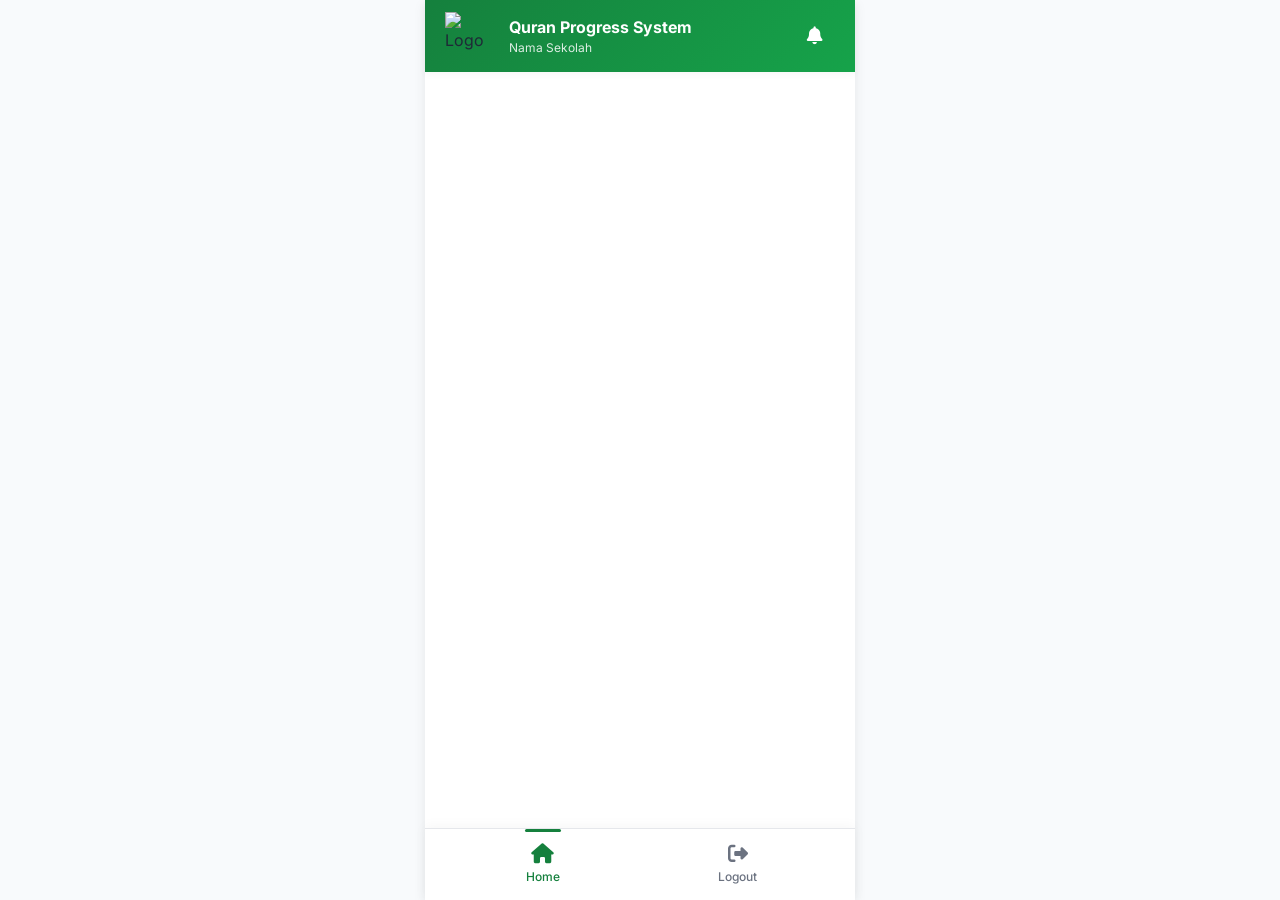
==== index.html @ 7a6f130f "Initial commit" ====
<!doctype html>
<html lang="id">
  <head>
    <meta charset="UTF-8" />

    <meta name="viewport" content="width=device-width, initial-scale=1.0" />

    <title>Quran Progress System</title>

    <!-- ======================================
         Fonts
    ======================================= -->

    <link rel="preconnect" href="https://fonts.googleapis.com" />

    <link rel="preconnect" href="https://fonts.gstatic.com" crossorigin />

    <link
      href="https://fonts.googleapis.com/css2?family=Inter:wght@400;500;600;700&display=swap"
      rel="stylesheet"
    />

    <!-- ======================================
         Font Awesome
    ======================================= -->

    <link
      rel="stylesheet"
      href="https://cdnjs.cloudflare.com/ajax/libs/font-awesome/6.7.2/css/all.min.css"
    />

    <!-- ======================================
         Base CSS
    ======================================= -->

    <link rel="stylesheet" href="base/variables.css" />
    <link rel="stylesheet" href="base/base.css" />
    <link rel="stylesheet" href="base/utilities.css" />
    <link rel="stylesheet" href="base/animation.css" />

    <!-- ======================================
         Components
    ======================================= -->

    <link rel="stylesheet" href="components/button/button.css" />
    <link rel="stylesheet" href="components/card/card.css" />
    <link rel="stylesheet" href="components/badge/badge.css" />
    <link rel="stylesheet" href="components/form/form.css" />
    <link rel="stylesheet" href="components/dropdown/dropdown.css" />
    <link rel="stylesheet" href="components/search/search.css" />
    <link rel="stylesheet" href="components/table/table.css" />
    <link rel="stylesheet" href="components/pagination/pagination.css" />
    <link rel="stylesheet" href="components/empty/empty.css" />
    <link rel="stylesheet" href="components/loading/loading.css" />
    <link rel="stylesheet" href="components/toast/toast.css" />
    <link rel="stylesheet" href="components/modal/modal.css" />
    <link rel="stylesheet" href="components/confirm/confirm.css" />
    <link rel="stylesheet" href="components/launcher/launcher.css" />
    <link rel="stylesheet" href="components/bottom-sheet/bottom-sheet.css" />
    <link rel="stylesheet" href="components/rating/rating.css" />

    <!-- ======================================
         Layout
    ======================================= -->

    <link rel="stylesheet" href="layouts/layout.css" />
    <link rel="stylesheet" href="layouts/header/header.css" />
    <link rel="stylesheet" href="layouts/navbar/navbar.css" />

    <!-- ======================================
         MUDULES
    ======================================= -->

    <link rel="stylesheet" href="modules/home/home.css" />
    <link rel="stylesheet" href="modules/btq/btq.css" />
  </head>

  <body>
    <!-- ======================================
         Application Root
    ======================================= -->

    <div id="app"></div>

    <!-- ======================================
         Engine
    ======================================= -->

    <script src="engine/config.js"></script>
    <script src="engine/storage.js"></script>
    <script src="engine/state.js"></script>
    <script src="engine/api.js"></script>
    <script src="engine/auth.js"></script>
    <script src="engine/router.js"></script>
    <script src="engine/app.js"></script>

    <!-- ======================================
         Components
    ======================================= -->

    <script src="components/button/button.js"></script>
    <script src="components/card/card.js"></script>
    <script src="components/badge/badge.js"></script>
    <script src="components/form/form.js"></script>
    <script src="components/dropdown/dropdown.js"></script>
    <script src="components/search/search.js"></script>
    <script src="components/table/table.js"></script>
    <script src="components/pagination/pagination.js"></script>
    <script src="components/empty/empty.js"></script>
    <script src="components/loading/loading.js"></script>
    <script src="components/toast/toast.js"></script>
    <script src="components/modal/modal.js"></script>
    <script src="components/confirm/confirm.js"></script>
    <script src="components/launcher/launcher.js"></script>
    <script src="components/bottom-sheet/bottom-sheet.js"></script>
    <script src="components/rating/rating.js"></script>

    <!-- ======================================
         Layout
    ======================================= -->

    <script src="layouts/header/header.js"></script>
    <script src="layouts/navbar/navbar.js"></script>
    <script src="layouts/layout.js"></script>

    <!-- ======================================
         MODULE
    ======================================= -->

    <script src="modules/home/home.js"></script>
    <script src="modules/home/home.service.js"></script>
    <script src="modules/home/home.view.js"></script>

    <!-- ======================================
     BTQ
====================================== -->

    <script src="modules/btq/dummy.btq.js"></script>
    <script src="modules/btq/dummy.predikat.js"></script>
    <script src="modules/btq/dummy.rating.js"></script>
    <script src="modules/btq/dummy.target.js"></script>

    <script src="modules/btq/btq.helper.js"></script>
    <script src="modules/btq/btq.view.js"></script>
    <script src="modules/btq/btq.service.js"></script>
    <script src="modules/btq/btq.js"></script>

    <!-- ======================================
     Tahfidz
     ====================================== -->

    <script src="modules/tahfidz/dummy.tahfidz.js"></script>
    <script src="modules/tahfidz/tahfidz.helper.js"></script>
    <script src="modules/tahfidz/tahfidz.view.js"></script>
    <script src="modules/tahfidz/tahfidz.service.js"></script>

    <script src="modules/tahfidz/tahfidz.js"></script>

    <!-- ======================================
         Modules
    ======================================= -->

    <!-- Dashboard -->
    <!-- Login -->
    <!-- BTQ -->
    <!-- Tahfidz -->
    <!-- Rekap -->
    <!-- Hasil -->
    <!-- Target -->
    <!-- Profil -->

    <!-- ======================================
         DUMMY
    ======================================= -->
    <script src="dummy/home.js"></script>

    <!-- ======================================
         Bootstrap
    ======================================= -->

    <script src="engine/bootstrap.js"></script>
  </body>
</html>
---- base/variables.css ----
/**
 * ==========================================
 * QEDEV Framework
 * Design Tokens
 * ==========================================
 */

:root {
  /* ========================================
   * COLORS
   * ====================================== */

  --color-primary: #15803d;
  --color-primary-hover: #166534;

  --color-success: #16a34a;
  --color-warning: #f59e0b;
  --color-danger: #dc2626;
  --color-info: #0ea5e9;

  --color-white: #ffffff;
  --color-black: #000000;

  --color-text: #1f2937;
  --color-text-light: #6b7280;

  --color-border: #e5e7eb;

  --color-background: #f8fafc;
  --color-surface: #ffffff;

  /* Header */
  --header-background: linear-gradient(135deg, #15803d, #16a34a);

  --header-text: #ffffff;

  /* ========================================
   * TYPOGRAPHY
   * ====================================== */

  --font-family: "Inter", "Segoe UI", sans-serif;

  --font-size-xs: 12px;
  --font-size-sm: 14px;
  --font-size-md: 16px;
  --font-size-lg: 18px;
  --font-size-xl: 20px;
  --font-size-2xl: 24px;
  --font-size-3xl: 32px;

  --font-weight-normal: 400;
  --font-weight-medium: 500;
  --font-weight-semibold: 600;
  --font-weight-bold: 700;

  --line-height: 1.5;

  /* ========================================
   * SPACING
   * ====================================== */

  --space-xs: 4px;
  --space-sm: 8px;
  --space-md: 16px;
  --space-lg: 24px;
  --space-xl: 32px;
  --space-2xl: 40px;

  /* ========================================
   * BORDER RADIUS
   * ====================================== */

  --radius-sm: 4px;
  --radius-md: 8px;
  --radius-lg: 12px;
  --radius-xl: 16px;
  --radius-2xl: 20px;
  --radius-full: 9999px;

  /* ========================================
   * SHADOW
   * ====================================== */

  --shadow-sm: 0 1px 2px rgba(0, 0, 0, 0.05);

  --shadow-md: 0 4px 12px rgba(0, 0, 0, 0.08);

  --shadow-lg: 0 8px 24px rgba(0, 0, 0, 0.12);

  /* ========================================
   * TRANSITION
   * ====================================== */

  --transition-fast: 0.2s ease;

  --transition-normal: 0.3s ease;

  /* ========================================
   * LAYOUT
   * ====================================== */

  --header-height: 72px;

  --navbar-height: 72px;

  --app-max-width: 430px;

  --container-padding: 20px;

  --content-spacing: 24px;

  /* ========================================
   * Z INDEX
   * ====================================== */

  --z-dropdown: 1000;
  --z-sticky: 1010;
  --z-modal: 1020;
  --z-toast: 1030;
  --z-loading: 1040;
}
---- base/base.css ----
/**
 * ==========================================
 * QEDEV Framework
 * Base Styles
 * ==========================================
 */

/* ==========================================
 * RESET
 * ========================================== */

*,
*::before,
*::after {
  margin: 0;

  padding: 0;

  box-sizing: border-box;
}

/* ==========================================
 * HTML
 * ========================================== */

html {
  font-size: 16px;

  scroll-behavior: smooth;

  -webkit-tap-highlight-color: transparent;
}

/* ==========================================
 * BODY
 * ========================================== */

body {
  font-family: var(--font-family);

  font-size: var(--font-size-md);

  font-weight: var(--font-weight-normal);

  line-height: var(--line-height);

  color: var(--color-text);

  background: var(--color-background);

  -webkit-font-smoothing: antialiased;

  -moz-osx-font-smoothing: grayscale;

  text-rendering: optimizeLegibility;
}

/* ==========================================
 * APPLICATION
 * ========================================== */

#app {
  width: 100%;

  max-width: var(--app-max-width);

  min-height: 100vh;

  margin: 0 auto;

  background: var(--color-surface);

  position: relative;

  overflow: hidden;

  box-shadow: var(--shadow-md);
}

/* ==========================================
 * TYPOGRAPHY
 * ========================================== */

h1,
h2,
h3,
h4,
h5,
h6 {
  font-weight: var(--font-weight-bold);

  color: var(--color-text);

  line-height: 1.3;
}

p {
  color: var(--color-text);

  line-height: 1.6;
}

/* ==========================================
 * LINKS
 * ========================================== */

a {
  color: inherit;

  text-decoration: none;
}

/* ==========================================
 * LIST
 * ========================================== */

ul,
ol {
  list-style: none;
}

/* ==========================================
 * IMAGE
 * ========================================== */

img {
  display: block;

  max-width: 100%;

  height: auto;
}

/* ==========================================
 * FORM
 * ========================================== */

input,
textarea,
select,
button {
  font: inherit;
}

/* ==========================================
 * BUTTON
 * ========================================== */

button {
  border: none;

  background: transparent;

  cursor: pointer;
}

/* ==========================================
 * TABLE
 * ========================================== */

table {
  width: 100%;

  border-collapse: collapse;

  border-spacing: 0;
}
---- base/utilities.css ----
/**
 * ==========================================
 * QEDEV Framework
 * Utilities
 * ==========================================
 */

/* ==========================================
 * DISPLAY
 * ========================================== */

.hidden {
  display: none !important;
}

.block {
  display: block;
}

.flex {
  display: flex;
}

.grid {
  display: grid;
}

/* ==========================================
 * FLEX
 * ========================================== */

.items-center {
  align-items: center;
}

.justify-between {
  justify-content: space-between;
}

.justify-center {
  justify-content: center;
}

.flex-column {
  flex-direction: column;
}

/* ==========================================
 * TEXT
 * ========================================== */

.text-center {
  text-align: center;
}

.text-right {
  text-align: right;
}

.text-bold {
  font-weight: var(--font-weight-bold);
}

/* ==========================================
 * WIDTH
 * ========================================== */

.w-full {
  width: 100%;
}

/* ==========================================
 * SPACING
 * ========================================== */

.mt-sm {
  margin-top: var(--space-sm);
}

.mt-md {
  margin-top: var(--space-md);
}

.mb-sm {
  margin-bottom: var(--space-sm);
}

.mb-md {
  margin-bottom: var(--space-md);
}

.p-sm {
  padding: var(--space-sm);
}

.p-md {
  padding: var(--space-md);
}

/* ==========================================
 * BORDER
 * ========================================== */

.rounded {
  border-radius: var(--radius-md);
}

/* ==========================================
 * SHADOW
 * ========================================== */

.shadow {
  box-shadow: var(--shadow-md);
}
---- base/animation.css ----
/**
 * ==========================================
 * QEDEV Framework
 * Animation
 * ==========================================
 */

/* ==========================================
 * FADE
 * ========================================== */

@keyframes fadeIn {
  from {
    opacity: 0;
  }

  to {
    opacity: 1;
  }
}

@keyframes fadeOut {
  from {
    opacity: 1;
  }

  to {
    opacity: 0;
  }
}

/* ==========================================
 * SCALE
 * ========================================== */

@keyframes scaleIn {
  from {
    opacity: 0;
    transform: scale(0.95);
  }

  to {
    opacity: 1;
    transform: scale(1);
  }
}

@keyframes scaleOut {
  from {
    opacity: 1;
    transform: scale(1);
  }

  to {
    opacity: 0;
    transform: scale(0.95);
  }
}

/* ==========================================
 * SLIDE
 * ========================================== */

@keyframes slideUp {
  from {
    opacity: 0;
    transform: translateY(20px);
  }

  to {
    opacity: 1;
    transform: translateY(0);
  }
}
---- components/button/button.css ----
/**
 * ==========================================
 * QEDEV Framework
 * Button Component
 * ==========================================
 */

.qedev-button {
  display: inline-flex;
  align-items: center;
  justify-content: center;
  gap: var(--space-sm);

  padding: 10px 16px;

  border: none;

  border-radius: var(--radius-md);

  cursor: pointer;

  transition: var(--transition-fast);

  font-size: var(--font-size-md);

  font-weight: var(--font-weight-medium);
}

.qedev-button:hover {
  opacity: 0.9;
}

.qedev-button-primary {
  background: var(--color-primary);

  color: var(--color-white);
}

.qedev-button-success {
  background: var(--color-success);

  color: var(--color-white);
}

.qedev-button-warning {
  background: var(--color-warning);

  color: var(--color-white);
}

.qedev-button-danger {
  background: var(--color-danger);

  color: var(--color-white);
}

.qedev-button-info {
  background: var(--color-info);

  color: var(--color-white);
}

.qedev-button-outline {
  background: transparent;

  border: 1px solid var(--color-border);

  color: var(--color-text);
}

.qedev-button:disabled {
  opacity: 0.6;

  cursor: not-allowed;
}
---- components/card/card.css ----
/**
 * ==========================================
 * QEDEV Framework
 * Card Component
 * ==========================================
 */

.qedev-card {
  background: var(--color-surface);

  border: 1px solid var(--color-border);

  border-radius: var(--radius-lg);

  box-shadow: var(--shadow-sm);

  overflow: hidden;
}

.qedev-card-header {
  padding: var(--space-md);

  border-bottom: 1px solid var(--color-border);
}

.qedev-card-title {
  font-size: var(--font-size-lg);

  font-weight: var(--font-weight-semibold);

  color: var(--color-text);
}

.qedev-card-subtitle {
  margin-top: var(--space-xs);

  color: var(--color-text-light);

  font-size: var(--font-size-sm);
}

.qedev-card-body {
  padding: var(--space-md);
}

.qedev-card-footer {
  display: flex;

  justify-content: flex-end;

  gap: var(--space-sm);

  padding: var(--space-md);

  border-top: 1px solid var(--color-border);
}
---- components/badge/badge.css ----
/**
 * ==========================================
 * QEDEV Framework
 * Badge Component
 * ==========================================
 */

.qedev-badge {
  display: inline-flex;
  align-items: center;
  justify-content: center;

  padding: 4px 10px;

  border-radius: var(--radius-full);

  font-size: var(--font-size-sm);
  font-weight: var(--font-weight-medium);
}

.qedev-badge-default {
  background: var(--color-border);
  color: var(--color-text);
}

.qedev-badge-primary {
  background: var(--color-primary);
  color: var(--color-white);
}

.qedev-badge-success {
  background: var(--color-success);
  color: var(--color-white);
}

.qedev-badge-warning {
  background: var(--color-warning);
  color: var(--color-white);
}

.qedev-badge-danger {
  background: var(--color-danger);
  color: var(--color-white);
}

.qedev-badge-info {
  background: var(--color-info);
  color: var(--color-white);
}
---- components/form/form.css ----
/**
 * ==========================================
 * QEDEV Framework
 * Form Component
 * ==========================================
 */

.qedev-form-group {
  display: flex;
  flex-direction: column;
  gap: var(--space-xs);
  margin-bottom: var(--space-md);
}

.qedev-label {
  font-size: var(--font-size-sm);
  font-weight: var(--font-weight-medium);
  color: var(--color-text);
}

.qedev-input,
.qedev-textarea,
.qedev-select {
  width: 100%;

  padding: 10px 12px;

  border: 1px solid var(--color-border);

  border-radius: var(--radius-md);

  background: var(--color-surface);

  color: var(--color-text);

  font-size: var(--font-size-md);

  transition: var(--transition-fast);
}

.qedev-input:focus,
.qedev-textarea:focus,
.qedev-select:focus {
  outline: none;

  border-color: var(--color-primary);
}

.qedev-checkbox,
.qedev-radio {
  display: flex;

  align-items: center;

  gap: var(--space-sm);
}
---- components/dropdown/dropdown.css ----
/**
 * ==========================================
 * QEDEV Framework
 * Dropdown Component
 * ==========================================
 */

.qedev-dropdown {
  position: absolute;

  min-width: 180px;

  background: var(--color-surface);

  border: 1px solid var(--color-border);

  border-radius: var(--radius-md);

  box-shadow: var(--shadow-lg);

  overflow: hidden;

  z-index: var(--z-dropdown);
}

.qedev-dropdown-item {
  display: flex;

  align-items: center;

  gap: var(--space-sm);

  padding: 12px 16px;

  cursor: pointer;

  transition: var(--transition-fast);
}

.qedev-dropdown-item:hover {
  background: var(--color-background);
}
---- components/search/search.css ----
/**
 * ==========================================
 * QEDEV Framework
 * Search Component
 * ==========================================
 */

.qedev-search {
  display: flex;

  align-items: center;

  gap: var(--space-sm);

  padding: 10px 14px;

  border: 1px solid var(--color-border);

  border-radius: var(--radius-md);

  background: var(--color-surface);
}

.qedev-search-icon {
  color: var(--color-text-light);

  font-size: var(--font-size-md);
}

.qedev-search-input {
  flex: 1;

  border: none;

  background: transparent;

  color: var(--color-text);

  font-size: var(--font-size-md);
}

.qedev-search-input:focus {
  outline: none;
}
---- components/table/table.css ----
/**
 * ==========================================
 * QEDEV Framework
 * Table Component
 * ==========================================
 */

.qedev-table-wrapper {
  width: 100%;

  overflow-x: auto;

  -webkit-overflow-scrolling: touch;
}

.qedev-table {
  width: 100%;

  min-width: 900px;

  border-collapse: collapse;

  background: var(--color-surface);
}

.qedev-table th {
  padding: 12px 16px;

  background: var(--color-background);

  border-bottom: 1px solid var(--color-border);

  font-weight: var(--font-weight-semibold);

  white-space: nowrap;
}

.qedev-table td {
  padding: 12px 16px;

  border-bottom: 1px solid var(--color-border);

  vertical-align: middle;
}

.qedev-table tbody tr:hover {
  background: var(--color-background);
}

.text-left {
  text-align: left;
}

.text-center {
  text-align: center;
}

.text-right {
  text-align: right;
}
---- components/pagination/pagination.css ----
/**
 * ==========================================
 * QEDEV Framework
 * Pagination Component
 * ==========================================
 */

/* ==========================================
 * Pagination
 * ========================================== */

.qedev-pagination {
  display: flex;
  flex-direction: column;
  gap: var(--space-md);

  margin-top: var(--space-lg);
}

/* ==========================================
 * Info
 * ========================================== */

.qedev-pagination-info {
  font-size: var(--font-size-sm);

  color: var(--color-text-light);
}

/* ==========================================
 * Navigation
 * ========================================== */

.qedev-pagination-nav {
  display: flex;
  align-items: center;
  justify-content: center;
  gap: var(--space-xs);

  overflow-x: auto;

  -webkit-overflow-scrolling: touch;
}

/* ==========================================
 * Button
 * ========================================== */

.qedev-pagination-button {
  display: flex;
  align-items: center;
  justify-content: center;

  min-width: 40px;
  height: 40px;

  padding: 0 12px;

  border: 1px solid var(--color-border);

  border-radius: var(--radius-md);

  background: var(--color-surface);

  color: var(--color-text);

  cursor: pointer;

  transition: var(--transition-fast);

  white-space: nowrap;
}

.qedev-pagination-button:hover:not(:disabled) {
  background: var(--color-background);
}

.qedev-pagination-button.active {
  background: var(--color-primary);

  color: var(--color-white);

  border-color: var(--color-primary);
}

.qedev-pagination-button:disabled {
  opacity: 0.5;

  cursor: not-allowed;
}

/* ==========================================
 * Ellipsis
 * ========================================== */

.qedev-pagination-dots {
  padding: 0 var(--space-xs);

  color: var(--color-text-light);

  user-select: none;
}

/* ==========================================
 * Responsive
 * ========================================== */

@media (max-width: 768px) {
  .qedev-pagination {
    align-items: center;
  }

  .qedev-pagination-info {
    text-align: center;
  }

  .qedev-pagination-nav {
    width: 100%;

    justify-content: flex-start;
  }
}
---- components/empty/empty.css ----
/**
 * ==========================================
 * QEDEV Framework
 * Empty Component
 * ==========================================
 */

.qedev-empty {
  display: flex;

  flex-direction: column;

  align-items: center;

  justify-content: center;

  padding: var(--space-2xl);

  text-align: center;
}

.qedev-empty-icon {
  font-size: 64px;

  margin-bottom: var(--space-md);
}

.qedev-empty-title {
  font-size: var(--font-size-xl);

  font-weight: var(--font-weight-semibold);

  color: var(--color-text);
}

.qedev-empty-message {
  margin-top: var(--space-sm);

  color: var(--color-text-light);
}
---- components/loading/loading.css ----
/**
 * ==========================================
 * QEDEV Framework
 * Loading Component
 * ==========================================
 */

/* ==========================================
 * Overlay
 * ========================================== */

.qedev-loading-overlay {
  position: fixed;
  inset: 0;

  display: flex;
  justify-content: center;
  align-items: center;

  background: rgba(0, 0, 0, 0.45);

  z-index: var(--z-loading);

  animation: fadeIn var(--transition-fast);
}

/* ==========================================
 * Container
 * ========================================== */

.qedev-loading {
  display: flex;
  flex-direction: column;
  align-items: center;
  gap: var(--space-md);

  padding: var(--space-xl);

  min-width: 200px;

  background: var(--color-surface);

  border-radius: var(--radius-lg);

  box-shadow: var(--shadow-lg);

  animation: scaleIn var(--transition-normal);
}

/* ==========================================
 * Spinner
 * ========================================== */

.qedev-loading-spinner {
  width: 48px;
  height: 48px;

  border: 4px solid var(--color-border);
  border-top-color: var(--color-primary);

  border-radius: var(--radius-full);

  animation: qedev-spin 0.8s linear infinite;
}

/* ==========================================
 * Message
 * ========================================== */

.qedev-loading-message {
  font-size: var(--font-size-md);
  font-weight: var(--font-weight-medium);

  color: var(--color-text);

  text-align: center;
}

/* ==========================================
 * Spinner Animation
 * ========================================== */

@keyframes qedev-spin {
  from {
    transform: rotate(0deg);
  }

  to {
    transform: rotate(360deg);
  }
}

/* ==========================================
 * Responsive
 * ========================================== */

@media (max-width: 768px) {
  .qedev-loading {
    width: 90%;
    max-width: 320px;

    padding: var(--space-lg);
  }

  .qedev-loading-spinner {
    width: 40px;
    height: 40px;
  }
}
---- components/toast/toast.css ----
/**
 * ==========================================
 * QEDEV Framework
 * Toast Component
 * ==========================================
 */

.qedev-toast {
  position: fixed;
  top: 24px;
  right: 24px;

  display: flex;
  align-items: center;
  gap: var(--space-md);

  min-width: 300px;
  max-width: 420px;

  padding: var(--space-md);

  background: var(--color-surface);

  border-radius: var(--radius-lg);

  box-shadow: var(--shadow-lg);

  z-index: var(--z-toast);

  animation: slideUp var(--transition-fast);
}

.qedev-toast-content {
  flex: 1;
}

.qedev-toast-title {
  font-weight: var(--font-weight-semibold);
}

.qedev-toast-message {
  margin-top: 4px;
  color: var(--color-text-light);
}

.qedev-toast-success {
  border-left: 4px solid var(--color-success);
}

.qedev-toast-error {
  border-left: 4px solid var(--color-danger);
}

.qedev-toast-warning {
  border-left: 4px solid var(--color-warning);
}

.qedev-toast-info {
  border-left: 4px solid var(--color-info);
}

@media (max-width: 768px) {
  .qedev-toast {
    left: 16px;
    right: 16px;

    min-width: auto;

    max-width: none;
  }
}
---- components/modal/modal.css ----
/**
 * ==========================================
 * QEDEV Framework
 * Modal Component
 * ==========================================
 */

/* ==========================================
 * Overlay
 * ========================================== */

.qedev-modal-overlay {
  position: fixed;
  inset: 0;

  display: flex;
  justify-content: center;
  align-items: center;

  padding: var(--space-lg);

  background: rgba(0, 0, 0, 0.45);

  z-index: var(--z-modal);

  animation: fadeIn var(--transition-fast);
}

/* ==========================================
 * Container
 * ========================================== */

.qedev-modal {
  width: 100%;
  max-height: 90vh;

  overflow: hidden;

  display: flex;
  flex-direction: column;

  background: var(--color-surface);

  border-radius: var(--radius-lg);

  box-shadow: var(--shadow-lg);

  animation: scaleIn var(--transition-normal);
}

/* ==========================================
 * Sizes
 * ========================================== */

.qedev-modal-sm {
  max-width: 400px;
}

.qedev-modal-md {
  max-width: 600px;
}

.qedev-modal-lg {
  max-width: 800px;
}

.qedev-modal-xl {
  max-width: 1000px;
}

.qedev-modal-full {
  width: 100%;
  height: 100%;
  max-width: none;
  max-height: none;
  border-radius: 0;
}

/* ==========================================
 * Header
 * ========================================== */

.qedev-modal-header {
  display: flex;
  justify-content: space-between;
  align-items: center;

  padding: var(--space-md);

  border-bottom: 1px solid var(--color-border);
}

/* ==========================================
 * Title
 * ========================================== */

.qedev-modal-title {
  font-size: var(--font-size-lg);
  font-weight: var(--font-weight-semibold);

  color: var(--color-text);
}

/* ==========================================
 * Close Button
 * ========================================== */

.qedev-modal-close {
  display: flex;
  justify-content: center;
  align-items: center;

  width: 36px;
  height: 36px;

  border-radius: var(--radius-full);

  color: var(--color-text-light);

  transition: var(--transition-fast);
}

.qedev-modal-close:hover {
  background: var(--color-background);
  color: var(--color-text);
}

/* ==========================================
 * Body
 * ========================================== */

.qedev-modal-body {
  flex: 1;

  padding: var(--space-md);

  overflow-y: auto;
}

/* ==========================================
 * Footer
 * ========================================== */

.qedev-modal-footer {
  display: flex;
  justify-content: flex-end;
  gap: var(--space-sm);

  padding: var(--space-md);

  border-top: 1px solid var(--color-border);
}

/* ==========================================
 * Responsive
 * ========================================== */

@media (max-width: 768px) {
  .qedev-modal-overlay {
    padding: var(--space-md);
  }

  .qedev-modal {
    max-height: 95vh;
  }
}
---- components/confirm/confirm.css ----
/**
 * ==========================================
 * QEDEV Framework
 * Confirm Component
 * ==========================================
 */

.qedev-confirm-overlay {
  position: fixed;
  inset: 0;

  display: flex;
  justify-content: center;
  align-items: center;

  background: rgba(0, 0, 0, 0.45);

  z-index: var(--z-modal);

  animation: fadeIn var(--transition-fast);
}

.qedev-confirm {
  width: 100%;
  max-width: 420px;

  background: var(--color-surface);

  border-radius: var(--radius-lg);

  box-shadow: var(--shadow-lg);

  animation: scaleIn var(--transition-normal);
}

.qedev-confirm-header,
.qedev-confirm-body,
.qedev-confirm-footer {
  padding: var(--space-md);
}

.qedev-confirm-header {
  border-bottom: 1px solid var(--color-border);
}

.qedev-confirm-footer {
  display: flex;
  justify-content: flex-end;
  gap: var(--space-sm);

  border-top: 1px solid var(--color-border);
}

@media (max-width: 768px) {
  .qedev-confirm {
    margin: var(--space-md);
  }
}
---- components/launcher/launcher.css ----
/**
 * ==========================================
 * QEDEV Framework
 * Launcher Component
 * ==========================================
 */

/* ==========================================
 * Grid
 * ========================================== */

.qedev-launcher-grid {
  display: flex;

  flex-direction: column;

  gap: var(--space-md);
}
/* ==========================================
 * Item
 * ========================================== */

.qedev-launcher-item {
  display: flex;

  align-items: center;

  gap: 12px;

  width: 100%;

  padding: 14px;

  background: var(--color-white);

  border: 1px solid var(--color-border);

  border-radius: var(--radius-lg);

  transition: var(--transition-fast);

  cursor: pointer;
}

.qedev-launcher-item:hover {
  transform: translateY(-2px);

  box-shadow: var(--shadow-sm);
}

/* ==========================================
 * Icon
 * ========================================== */

.qedev-launcher-icon {
  width: 52px;

  height: 52px;

  flex: 0 0 52px;

  display: flex;

  align-items: center;

  justify-content: center;

  border-radius: var(--radius-lg);

  position: relative;

  overflow: hidden;

  box-shadow:
    0 4px 12px rgba(0, 0, 0, 0.08),
    inset 0 1px 0 rgba(255, 255, 255, 0.35);

  transition: var(--transition-fast);
}

.qedev-launcher-item:hover .qedev-launcher-icon {
  transform: scale(1.05);
}

.qedev-launcher-icon::before {
  content: "";

  position: absolute;

  inset: 0;

  background: linear-gradient(
    180deg,
    rgba(255, 255, 255, 0.28),
    transparent 45%
  );

  pointer-events: none;
}

.qedev-launcher-icon img {
  width: 34px;

  height: 34px;

  object-fit: contain;
}

/* ==========================================
 * Information
 * ========================================== */

.qedev-launcher-info {
  flex: 1;

  min-width: 0;

  display: flex;

  flex-direction: column;

  justify-content: center;

  align-items: flex-start; /* ✅ rata kiri */

  gap: 2px;
}

.qedev-launcher-title {
  font-size: var(--font-size-sm);

  font-weight: var(--font-weight-bold);

  color: var(--color-text);

  line-height: 1.35;
}

.qedev-launcher-subtitle,
.qedev-launcher-description {
  font-size: var(--font-size-xs);

  color: var(--color-text-light);

  line-height: 1.35;
}

/* ==========================================
 * Arrow
 * ========================================== */

.qedev-launcher-arrow {
  flex: 0 0 auto;

  margin-left: auto;

  color: var(--color-text-light);

  font-size: 14px;
}

/* ==========================================
 * Colors
 * ========================================== */

.qedev-launcher-icon--success {
  background: linear-gradient(135deg, #74d66a 0%, #4fb848 55%, #2f9e44 100%);
}

.qedev-launcher-icon--primary {
  background: linear-gradient(135deg, #6eb4ff 0%, #3b82f6 60%, #2563eb 100%);
}

.qedev-launcher-icon--warning {
  background: linear-gradient(135deg, #ffbe5c 0%, #f59e0b 60%, #d97706 100%);
}

.qedev-launcher-icon--secondary {
  background: linear-gradient(135deg, #bb86fc 0%, #8b5cf6 60%, #6d28d9 100%);
}

.qedev-launcher-icon--info {
  background: linear-gradient(135deg, #3dd6b5 0%, #14b8a6 60%, #0f766e 100%);
}

.qedev-launcher-icon--accent {
  background: linear-gradient(135deg, #ffd86b 0%, #fbbf24 60%, #d97706 100%);
}

/* ==========================================
 * Responsive
 * ========================================== */
---- components/bottom-sheet/bottom-sheet.css ----
/* ==========================================================
   QEDEV Bottom Sheet
========================================================== */

.qedev-bottom-sheet-overlay {
  position: fixed;

  inset: 0;

  background: rgba(17, 24, 39, 0.45);

  display: flex;

  align-items: flex-end;

  justify-content: center;

  opacity: 0;

  visibility: hidden;

  transition: all 0.25s ease;

  z-index: 9999;
}

/* ==========================================================
   ACTIVE
========================================================== */

.qedev-bottom-sheet-overlay.show {
  opacity: 1;

  visibility: visible;
}

/* ==========================================================
   SHEET
========================================================== */

.qedev-bottom-sheet {
  width: 100%;

  max-width: 480px;

  max-height: 90vh;

  background: #ffffff;

  border-radius: 24px 24px 0 0;

  overflow: hidden;

  transform: translateY(100%);

  transition: transform 0.3s ease;

  display: flex;

  flex-direction: column;

  box-shadow: 0 -12px 32px rgba(0, 0, 0, 0.15);
}

.qedev-bottom-sheet-overlay.show .qedev-bottom-sheet {
  transform: translateY(0);
}

/* ==========================================================
   HANDLE
========================================================== */

.qedev-bottom-sheet-handle {
  width: 48px;

  height: 5px;

  border-radius: 999px;

  background: #d1d5db;

  margin: 12px auto 4px;
}

/* ==========================================================
   HEADER
========================================================== */

.qedev-bottom-sheet-header {
  display: flex;

  align-items: center;

  justify-content: space-between;

  padding: 16px 20px;

  border-bottom: 1px solid #f3f4f6;
}

.qedev-bottom-sheet-title {
  font-size: 18px;

  font-weight: 700;

  color: #111827;
}

.qedev-bottom-sheet-close {
  width: 36px;

  height: 36px;

  border: none;

  border-radius: 10px;

  background: #f3f4f6;

  color: #6b7280;

  cursor: pointer;

  display: flex;

  align-items: center;

  justify-content: center;

  transition: 0.2s;
}

.qedev-bottom-sheet-close:hover {
  background: #e5e7eb;
}

/* ==========================================================
   BODY
========================================================== */

.qedev-bottom-sheet-body {
  flex: 1;

  overflow-y: auto;

  padding: 20px;
}

/* ==========================================================
   FOOTER
========================================================== */

/* ==========================================================
   FOOTER
========================================================== */

.qedev-bottom-sheet-footer {
  display: flex;

  gap: 12px;

  padding: 16px 20px;

  padding-bottom: calc(12px + env(safe-area-inset-bottom));

  border-top: 1px solid #f3f4f6;

  background: #fff;

  flex-shrink: 0;
}

.qedev-bottom-sheet-footer .qedev-button {
  flex: 1;
}

/* ==========================================================
   SCROLLBAR
========================================================== */

.qedev-bottom-sheet-body::-webkit-scrollbar {
  width: 6px;
}

.qedev-bottom-sheet-body::-webkit-scrollbar-thumb {
  background: #d1d5db;

  border-radius: 999px;
}

.qedev-bottom-sheet-body::-webkit-scrollbar-track {
  background: transparent;
}

/* ==========================================================
   Assessment
========================================================== */

.btq-assessment {
  display: flex;
  flex-direction: column;
  gap: 24px;
}

.btq-assessment-name {
  font-size: 20px;
  font-weight: 700;
  color: #111827;
}

.btq-assessment-nis {
  margin-top: 4px;
  color: #6b7280;
}

.btq-assessment-section {
  display: flex;
  flex-direction: column;
  gap: 12px;
}

.btq-label {
  font-size: 14px;
  font-weight: 600;
  color: #374151;
}

.btq-target {
  padding: 14px;
  background: #f9fafb;
  border-radius: 12px;
  color: #16a34a;
  font-weight: 600;
}

.btq-radio-group {
  display: flex;
  flex-direction: column;
  gap: 12px;
}

.btq-radio-group label {
  display: flex;
  gap: 10px;
  align-items: center;
  font-size: 14px;
}

.btq-note {
  width: 100%;
  padding: 12px;
  border: 1px solid #e5e7eb;
  border-radius: 12px;
  resize: none;
  font-family: inherit;
}
---- components/rating/rating.css ----
/* ==========================================================
   QEDEV Rating
========================================================== */

.qedev-rating {
  display: flex;

  flex-direction: column;

  gap: 10px;
}

/* ==========================================================
   LABEL
========================================================== */

.qedev-rating-label {
  font-size: 15px;

  font-weight: 600;

  color: #1f2937;
}

/* ==========================================================
   STARS
========================================================== */

.qedev-rating-stars {
  display: flex;

  align-items: center;

  gap: 6px;
}

.qedev-star {
  width: 36px;

  height: 36px;

  border: none;

  background: transparent;

  padding: 0;

  cursor: pointer;

  font-size: 28px;

  color: #d1d5db;

  transition: all 0.2s ease;
}

.qedev-star:hover {
  transform: scale(1.15);
}

.qedev-star.active {
  color: #f59e0b;
}

/* ==========================================================
   SCORE
========================================================== */

.qedev-rating-score {
  display: flex;

  align-items: center;

  gap: 8px;

  font-size: 14px;

  color: #6b7280;
}

.qedev-rating-score strong {
  font-size: 18px;

  font-weight: 700;

  color: var(--primary-color);
}

/* ==========================================================
   DIVIDER
========================================================== */

.qedev-rating-divider {
  height: 1px;

  background: #e5e7eb;

  margin: 4px 0;
}

/* ==========================================================
   RESULT CARD
========================================================== */

.qedev-result-card {
  margin-top: 28px;

  padding: 24px;

  background: #ffffff;

  border: 1px solid #e5e7eb;

  border-radius: 24px;

  box-shadow: 0 10px 30px rgba(0, 0, 0, 0.06);
}

/* ==========================================================
   TITLE
========================================================== */

.qedev-result-title {
  text-align: center;

  font-size: 12px;

  font-weight: 700;

  letter-spacing: 0.12em;

  text-transform: uppercase;

  color: #6b7280;
}

/* ==========================================================
   SCORE
========================================================== */

.qedev-result-score {
  margin-top: 14px;

  text-align: center;

  font-size: 58px;

  font-weight: 700;

  line-height: 1;

  color: #111827;
}

/* ==========================================================
   BADGE
========================================================== */
.qedev-result-badge {
  display: flex;

  align-items: center;

  justify-content: center;

  width: fit-content;

  margin: 18px auto 0;

  padding: 10px 24px;

  border-radius: 999px;

  font-size: 16px;

  font-weight: 700;

  background: #dcfce7;

  color: #15803d;
}

.qedev-result-badge-wrapper {
  display: flex;

  justify-content: center;

  margin-top: 18px;
}

/* ==========================================================
   DESCRIPTION
========================================================== */

.qedev-result-description {
  margin-top: 14px;

  text-align: center;

  font-size: 17px;

  font-weight: 600;

  color: #4b5563;
}

/* ==========================================================
   DIVIDER
========================================================== */

.qedev-result-divider {
  margin-top: 24px;

  border-top: 1px solid #eef2f7;
}

/* ==========================================================
   BADGE VARIANT
========================================================== */

.qedev-result-success {
  background: #dcfce7;

  color: #15803d;
}

.qedev-result-primary {
  background: #dbeafe;

  color: #1d4ed8;
}

.qedev-result-warning {
  background: #fef3c7;

  color: #b45309;
}

.qedev-result-danger {
  background: #fee2e2;

  color: #dc2626;
}
---- layouts/layout.css ----
/**
 * ==========================================
 * QEDEV Framework
 * Application Layout
 * ==========================================
 */

/* ==========================================
 * Layout
 * ========================================== */

.qedev-layout {
  display: flex;

  flex-direction: column;

  min-height: 100vh;

  position: relative;
}

/* ==========================================
 * Main Content
 * ========================================== */

.qedev-main {
  flex: 1;

  overflow-y: auto;

  padding: var(--container-padding);

  padding-top: calc(var(--header-height) + var(--container-padding));

  padding-bottom: calc(var(--navbar-height) + var(--container-padding));
}

/* ==========================================
 * Desktop
 * ========================================== */

@media (min-width: 768px) {
  .qedev-app {
    min-height: 100vh;
  }
}
---- layouts/header/header.css ----
/**
 * ==========================================
 * QEDEV Framework
 * Header Component
 * ==========================================
 */

/* ==========================================
 * Header
 * ========================================== */

.qedev-header-container {
  position: fixed;

  top: 0;
  left: 50%;

  transform: translateX(-50%);

  width: 100%;
  max-width: var(--app-max-width);

  height: var(--header-height);

  display: flex;

  justify-content: space-between;

  align-items: center;

  padding: 0 var(--container-padding);

  background: var(--header-background);

  z-index: var(--z-sticky);

  transition: var(--transition-fast);
  box-shadow: 0 2px 8px rgba(0, 0, 0, 0.04);
}

/* ==========================================
 * Brand
 * ========================================== */

/* ==========================================
 * Left
 * ========================================== */

.qedev-header-left {
  display: flex;

  align-items: center;

  gap: var(--space-md);

  flex: 1;

  min-width: 0;
}

/* ==========================================
 * Logo
 * ========================================== */

.qedev-header-logo {
  width: 48px;

  height: 48px;

  flex-shrink: 0;

  object-fit: contain;
}

/* ==========================================
 * Information
 * ========================================== */

.qedev-header-info {
  display: flex;

  flex-direction: column;

  overflow: hidden;
}

/* ==========================================
 * Title
 * ========================================== */

.qedev-header-title {
  font-size: var(--font-size-md);

  font-weight: var(--font-weight-bold);

  color: var(--header-text);

  white-space: nowrap;

  overflow: hidden;

  text-overflow: ellipsis;
}

/* ==========================================
 * School
 * ========================================== */

.qedev-header-school {
  font-size: var(--font-size-xs);

  color: rgba(255, 255, 255, 0.85);

  white-space: nowrap;

  overflow: hidden;

  text-overflow: ellipsis;
}

.qedev-header-notification {
  width: 40px;

  height: 40px;

  display: flex;

  justify-content: center;

  align-items: center;

  border-radius: var(--radius-full);

  transition: var(--transition-fast);
}

/* ==========================================
 * Hover
 * ========================================== */

.qedev-header-notification:hover {
  background: rgba(255, 255, 255, 0.15);
}

.qedev-header-notification i {
  font-size: 18px;

  color: var(--header-text);
}
/* ==========================================
 * Scrolled
 * ========================================== */

.qedev-header-container.qedev-header-scrolled {
  box-shadow: var(--shadow-md);
}
---- layouts/navbar/navbar.css ----
/**
 * ==========================================
 * QEDEV Framework
 * Bottom Navigation
 * ==========================================
 */

/* ==========================================
 * Navbar
 * ========================================== */

.qedev-navbar-container {
  position: fixed;

  left: 50%;
  bottom: 0;

  transform: translateX(-50%);

  width: 100%;
  max-width: var(--app-max-width);

  height: var(--navbar-height);

  display: flex;

  justify-content: space-between;

  align-items: center;

  padding: 0 var(--container-padding);

  background: var(--color-surface);

  border-top: 1px solid var(--color-border);

  box-shadow: 0 -2px 12px rgba(0, 0, 0, 0.04);

  z-index: var(--z-sticky);
}

/* ==========================================
 * Item
 * ========================================== */

.qedev-navbar-item {
  flex: 1;

  height: 100%;

  display: flex;

  flex-direction: column;

  justify-content: center;

  align-items: center;

  gap: 4px;

  color: var(--color-text-light);

  transition: var(--transition-fast);

  position: relative;
}

/* ==========================================
 * Active Indicator
 * ========================================== */

.qedev-navbar-item.active::before {
  content: "";

  position: absolute;

  top: 0;

  left: 50%;

  transform: translateX(-50%);

  width: 36px;

  height: 3px;

  border-radius: var(--radius-full);

  background: var(--color-primary);
}

/* ==========================================
 * Active
 * ========================================== */

.qedev-navbar-item.active {
  color: var(--color-primary);
}

/* ==========================================
 * Hover
 * ========================================== */

.qedev-navbar-item:hover {
  color: var(--color-primary);
}

/* ==========================================
 * Icon
 * ========================================== */

.qedev-navbar-item i {
  font-size: 20px;
}

/* ==========================================
 * Label
 * ========================================== */

.qedev-navbar-item span {
  font-size: var(--font-size-xs);

  font-weight: var(--font-weight-medium);
}

/* ==========================================
 * Focus
 * ========================================== */

.qedev-navbar-item:focus {
  outline: none;
}
---- modules/home/home.css ----
/**
 * ==========================================
 * QPS Module
 * Home Launcher
 * ==========================================
 */

/* ==========================================
 * Home
 * ========================================== */

.qedev-home {
  display: flex;

  flex-direction: column;

  gap: var(--space-lg);

  padding: var(--space-lg);
}

/* ==========================================
 * Section
 * ========================================== */

.qedev-home section {
  display: flex;

  flex-direction: column;

  gap: var(--space-md);
}

/* ==========================================
 * Section Title
 * ========================================== */

.qedev-home-title {
  font-size: var(--font-size-sm);

  font-weight: var(--font-weight-bold);

  color: var(--color-success);

  text-transform: uppercase;

  display: flex;

  align-items: center;

  gap: var(--space-xs);
}

/* ==========================================
 * Greeting
 * ========================================== */

.qedev-home-greeting {
  width: 100%;
}

.qedev-home-greeting-content {
  display: flex;

  justify-content: space-between;

  align-items: center;

  gap: var(--space-lg);
}

.qedev-home-greeting-text {
  flex: 1;
}

.qedev-home-greeting-salam {
  font-size: var(--font-size-md);

  font-weight: var(--font-weight-medium);

  color: var(--color-text);

  margin-bottom: var(--space-xs);
}

.qedev-home-greeting-name {
  font-size: 1.5rem;

  font-weight: var(--font-weight-bold);

  color: var(--color-text);

  line-height: 1.2;

  margin-bottom: var(--space-xs);
}

.qedev-home-greeting-message {
  font-size: var(--font-size-sm);

  color: var(--color-text-light);

  line-height: 1;
}

.qedev-home-greeting-avatar {
  width: 80px;

  height: 80px;

  border-radius: 50%;

  overflow: hidden;

  flex-shrink: 0;

  background: #e8f5e9;

  display: flex;

  justify-content: center;

  align-items: center;
}

.qedev-home-greeting-avatar img {
  width: 100%;

  height: 100%;

  object-fit: cover;
}

/* ==========================================
 * Schedule
 * ========================================== */

.qedev-schedule {
  display: flex;

  justify-content: space-between;

  gap: var(--space-lg);
}

.qedev-schedule-left {
  flex: 1;

  display: flex;

  flex-direction: column;

  gap: var(--space-sm);
}

.qedev-schedule-item {
  display: grid;

  grid-template-columns: 70px 1fr auto;

  align-items: center;

  gap: var(--space-sm);

  padding: var(--space-xs) 0;

  border-bottom: 1px solid var(--color-border);
}

.qedev-schedule-item:last-child {
  border-bottom: none;
}

.qedev-schedule-class {
  font-size: var(--font-size-sm);

  font-weight: var(--font-weight-semibold);

  color: var(--color-primary);
}

.qedev-schedule-time {
  font-size: var(--font-size-sm);

  font-weight: var(--font-weight-medium);
}

.qedev-schedule-student {
  display: flex;

  align-items: center;

  gap: 4px;

  font-size: var(--font-size-sm);

  color: var(--color-text-light);
}

.qedev-schedule-right {
  width: 90px;

  display: flex;

  flex-direction: column;

  justify-content: space-between;

  align-items: center;
}

.qedev-schedule-total {
  color: var(--color-text-light);

  text-align: center;
  font-size: 20px;

  font-weight: 700;
}

.qedev-schedule-book {
  width: 72px;

  height: 72px;

  display: flex;

  align-items: center;

  justify-content: center;

  background: linear-gradient(135deg, #f8fff6, #afe9a4);

  border-radius: var(--radius-lg);

  box-shadow: var(--shadow-sm);
}

.qedev-schedule-book i {
  font-size: 40px;

  color: var(--color-success);
}

/* ==========================================
 * Responsive
 * ========================================== */

@media (max-width: 480px) {
  .qedev-home-greeting-name {
    font-size: 1.8rem;
  }

  .qedev-home-greeting-avatar {
    width: 72px;

    height: 72px;
  }
}
---- modules/btq/btq.css ----
/* ==========================================================
   PAGE HEADER
========================================================== */

.btq-page-header {
  display: flex;

  flex-direction: column;

  gap: 6px;

  margin-bottom: 20px;
}

.btq-page-title {
  font-size: 24px;
  font-weight: 700;

  color: #111827;

  line-height: 1.2;
}

.btq-page-subtitle {
  font-size: 14px;

  color: #6b7280;
}

/* ==========================================================
   SUMMARY
========================================================== */

.btq-summary {
  display: flex;

  align-items: center;

  gap: 12px;

  margin-bottom: 24px;
}

.btq-summary-icon {
  width: 42px;

  height: 42px;

  border-radius: 12px;

  background: #ecfdf3;

  display: flex;

  align-items: center;

  justify-content: center;

  font-size: 20px;
}

.btq-summary-content {
  display: flex;

  align-items: baseline;

  gap: 6px;

  font-size: 15px;

  color: #374151;
}

.btq-summary-content strong {
  font-size: 24px;

  font-weight: 700;

  color: #16a34a;
}

/* ==========================================================
   SCHEDULE LIST
========================================================== */

.btq-schedule-list {
  display: flex;

  flex-direction: column;

  gap: 16px;
}

/* ==========================================================
   BTQ
========================================================== */

.btq {
  display: flex;
  flex-direction: column;
  gap: 16px;
  padding: 16px;
}

/* ==========================================================
   CARD
========================================================== */

.btq-schedule-card {
  background: #fff;

  border: 1px solid #e5e7eb;

  border-radius: 16px;

  padding: 16px;

  display: flex;

  flex-direction: column;

  gap: 14px;

  cursor: pointer;

  transition: 0.2s;
  padding: 18px;

  transition: all 0.25s ease;
}

.btq-schedule-card:hover {
  border-color: var(--primary-color);

  box-shadow: 0 8px 20px rgba(0, 0, 0, 0.06);
  transform: translateY(-2px);
}

/* ==========================================================
   TOP
========================================================== */

.btq-schedule-top {
  display: flex;

  justify-content: space-between;

  align-items: flex-start;
}

.btq-schedule-title {
  display: flex;

  gap: 12px;

  align-items: flex-start;
}

.btq-schedule-icon {
  width: 44px;

  height: 44px;

  border-radius: 12px;

  background: #ecfdf3;

  color: #16a34a;

  display: flex;

  align-items: center;

  justify-content: center;

  font-size: 20px;
}

.btq-schedule-class {
  font-size: 16px;

  font-weight: 700;

  color: #111827;
}

.btq-schedule-time {
  margin-top: 4px;

  font-size: 13px;

  color: #6b7280;
}

/* ==========================================================
   PROGRESS
========================================================== */

.btq-schedule-progress {
  font-size: 15px;

  font-weight: 700;

  color: #16a34a;
}

/* ==========================================================
   MIDDLE
========================================================== */

.btq-schedule-middle {
  display: flex;

  justify-content: space-between;

  align-items: center;
}

.btq-schedule-students {
  font-size: 14px;

  color: #374151;
}

.btq-schedule-status {
  font-size: 13px;

  font-weight: 600;

  color: #6b7280;
}

/* ==========================================================
   FOOTER
========================================================== */

.btq-schedule-footer {
  display: flex;

  align-items: center;

  gap: 12px;
}

.btq-progress {
  flex: 1;

  height: 6px;

  border-radius: 999px;

  background: #e5e7eb;

  overflow: hidden;
}

.btq-progress-bar {
  height: 100%;

  border-radius: 999px;

  background: #16a34a;
}

.btq-schedule-arrow {
  color: #9ca3af;

  font-size: 16px;
}

/* ==========================================================
   EMPTY
========================================================== */

.btq-empty {
  text-align: center;

  padding: 48px 24px;

  color: #6b7280;
}

/* ==========================================================
   STUDENT HEADER
========================================================== */

.btq-student-header {
  display: flex;

  align-items: center;

  gap: 16px;

  margin-bottom: 20px;
}

.btq-back-button {
  width: 42px;

  height: 42px;

  border: none;

  border-radius: 12px;

  background: #f3f4f6;

  color: #374151;

  cursor: pointer;

  display: flex;

  align-items: center;

  justify-content: center;

  transition: 0.2s;
}

.btq-back-button:hover {
  background: #e5e7eb;
}

.btq-student-header-content {
  flex: 1;
}

.btq-student-title {
  font-size: 24px;

  font-weight: 700;

  color: #111827;

  line-height: 1.2;
}

.btq-student-subtitle {
  margin-top: 4px;

  font-size: 14px;

  color: #6b7280;
}

.btq-divider {
  margin: 0 8px;
}

/* ==========================================================
   STUDENT HEADER
========================================================== */

.btq-student-page {
  display: flex;
  flex-direction: column;
  gap: 16px;
}

.btq-student-header {
  display: flex;
  align-items: center;
  gap: 16px;
}

.btq-back-button {
  width: 44px;
  height: 44px;

  border: none;
  border-radius: 12px;

  background: #f3f4f6;

  color: #374151;

  cursor: pointer;

  display: flex;
  align-items: center;
  justify-content: center;

  font-size: 18px;

  transition: 0.2s;
}

.btq-back-button:hover {
  background: #e5e7eb;
}

.btq-student-header-content {
  flex: 1;
}

.btq-student-title {
  font-size: 30px;
  font-weight: 700;
  color: #111827;
}

.btq-student-subtitle {
  margin-top: 4px;

  font-size: 14px;
  color: #6b7280;
}

.btq-divider {
  margin: 0 8px;
}

/* ==========================================================
   SEARCH
========================================================== */

.btq-search {
  display: flex;
  align-items: center;
  gap: 12px;

  padding: 12px 16px;

  border: 1px solid #e5e7eb;
  border-radius: 14px;

  background: #ffffff;
}

.btq-search i {
  color: #9ca3af;
}

.btq-search input {
  flex: 1;

  border: none;
  outline: none;

  font-size: 15px;
  background: transparent;
}

/* ==========================================================
   STUDENT LIST
========================================================== */

.btq-student-list {
  display: flex;
  flex-direction: column;
  gap: 12px;
}

/* ==========================================================
   STUDENT CARD
========================================================== */

.btq-student-card {
  display: flex;
  justify-content: space-between;
  align-items: center;

  padding: 16px;

  background: #ffffff;

  border: 1px solid #e5e7eb;

  border-radius: 16px;

  cursor: pointer;

  transition: 0.2s;
}

.btq-student-card:hover {
  border-color: var(--primary-color);

  box-shadow: 0 8px 20px rgba(0, 0, 0, 0.05);
}

.btq-student-left {
  display: flex;
  align-items: flex-start;
  gap: 14px;

  flex: 1;
}

.btq-student-status {
  width: 28px;
  display: flex;
  justify-content: center;

  font-size: 22px;
}

.btq-student-status .fa-circle-check {
  color: #16a34a;
}

.btq-student-status .fa-circle {
  color: #d1d5db;
}

.btq-student-name {
  font-size: 17px;
  font-weight: 700;
  color: #111827;
}

.btq-student-target {
  margin-top: 4px;

  font-size: 14px;
  color: #6b7280;
}

.btq-student-target span {
  color: #16a34a;
  font-weight: 600;
}

.btq-student-arrow {
  color: #9ca3af;
  font-size: 18px;
}

/* ==========================================================
   FOOTER
========================================================== */

.btq-student-footer {
  display: flex;
  align-items: center;
  gap: 8px;

  padding: 6px 2px;

  font-size: 14px;
  font-weight: 600;

  color: #16a34a;
}

.btq-student-footer i {
  font-size: 15px;
}
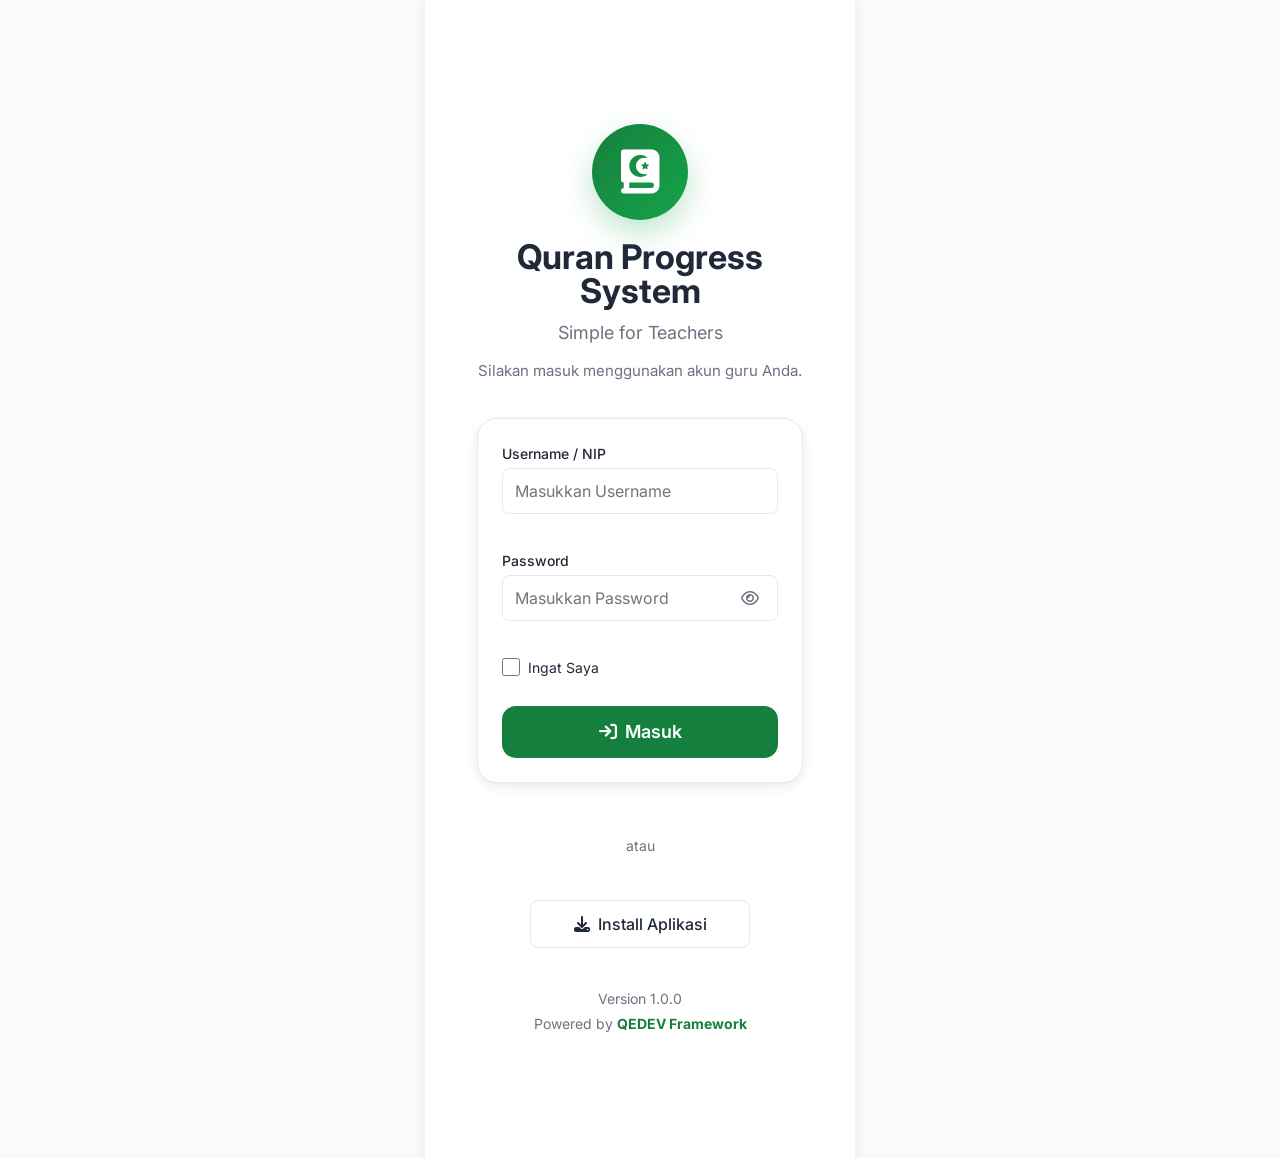
==== commit 6cd19034: "kurangValidasiSimpan" ====
--- a/index.html
+++ b/index.html
@@ -32,7 +32,7 @@
     <!-- ======================================
          Base CSS
     ======================================= -->
-
+    <link rel="stylesheet" href="modules/login/login.css" />
     <link rel="stylesheet" href="base/variables.css" />
     <link rel="stylesheet" href="base/base.css" />
     <link rel="stylesheet" href="base/utilities.css" />
@@ -51,13 +51,14 @@
     <link rel="stylesheet" href="components/table/table.css" />
     <link rel="stylesheet" href="components/pagination/pagination.css" />
     <link rel="stylesheet" href="components/empty/empty.css" />
+    <link rel="stylesheet" href="components/toast/toast.css" />
     <link rel="stylesheet" href="components/loading/loading.css" />
-    <link rel="stylesheet" href="components/toast/toast.css" />
     <link rel="stylesheet" href="components/modal/modal.css" />
     <link rel="stylesheet" href="components/confirm/confirm.css" />
     <link rel="stylesheet" href="components/launcher/launcher.css" />
     <link rel="stylesheet" href="components/bottom-sheet/bottom-sheet.css" />
     <link rel="stylesheet" href="components/rating/rating.css" />
+    <link rel="stylesheet" href="components/skeleton/skeleton.css" />
 
     <!-- ======================================
          Layout
@@ -73,6 +74,7 @@
 
     <link rel="stylesheet" href="modules/home/home.css" />
     <link rel="stylesheet" href="modules/btq/btq.css" />
+    <link rel="stylesheet" href="modules/rekap/rekap.css" />
   </head>
 
   <body>
@@ -107,8 +109,9 @@
     <script src="components/table/table.js"></script>
     <script src="components/pagination/pagination.js"></script>
     <script src="components/empty/empty.js"></script>
+    <script src="components/toast/toast.js"></script>
     <script src="components/loading/loading.js"></script>
-    <script src="components/toast/toast.js"></script>
+    <script src="components/skeleton/skeleton.js"></script>
     <script src="components/modal/modal.js"></script>
     <script src="components/confirm/confirm.js"></script>
     <script src="components/launcher/launcher.js"></script>
@@ -132,6 +135,15 @@
     <script src="modules/home/home.view.js"></script>
 
     <!-- ======================================
+     Login
+     ====================================== -->
+
+    <script src="modules/login/login.validator.js"></script>
+    <script src="modules/login/login.service.js"></script>
+    <script src="modules/login/login.view.js"></script>
+    <script src="modules/login/login.js"></script>
+
+    <!-- ======================================
      BTQ
 ====================================== -->
 
@@ -149,30 +161,18 @@
      Tahfidz
      ====================================== -->
 
-    <script src="modules/tahfidz/dummy.tahfidz.js"></script>
     <script src="modules/tahfidz/tahfidz.helper.js"></script>
     <script src="modules/tahfidz/tahfidz.view.js"></script>
     <script src="modules/tahfidz/tahfidz.service.js"></script>
-
     <script src="modules/tahfidz/tahfidz.js"></script>
 
     <!-- ======================================
-         Modules
-    ======================================= -->
-
-    <!-- Dashboard -->
-    <!-- Login -->
-    <!-- BTQ -->
-    <!-- Tahfidz -->
-    <!-- Rekap -->
-    <!-- Hasil -->
-    <!-- Target -->
-    <!-- Profil -->
-
-    <!-- ======================================
-         DUMMY
-    ======================================= -->
-    <script src="dummy/home.js"></script>
+     Rekap
+     ====================================== -->
+    <script src="modules/rekap/rekap.helper.js"></script>
+    <script src="modules/rekap/rekap.view.js"></script>
+    <script src="modules/rekap/rekap.service.js"></script>
+    <script src="modules/rekap/rekap.js"></script>
 
     <!-- ======================================
          Bootstrap
--- a/modules/login/login.css
+++ b/modules/login/login.css
@@ -0,0 +1,301 @@
+/**
+ * ==========================================
+ * QEDEV Framework
+ * Module : Login
+ * ==========================================
+ */
+
+/* ==========================================
+ * LOGIN
+ * ========================================== */
+
+.login {
+  min-height: 100vh;
+
+  display: flex;
+
+  flex-direction: column;
+
+  justify-content: center;
+
+  padding: var(--space-xl);
+
+  animation: fadeIn 0.3s ease;
+}
+
+/* ==========================================
+ * HEADER
+ * ========================================== */
+
+.login__header {
+  text-align: center;
+
+  margin-bottom: 36px;
+}
+
+.login__logo {
+  width: 96px;
+
+  height: 96px;
+
+  margin: 0 auto 20px;
+
+  border-radius: 50%;
+
+  display: flex;
+
+  align-items: center;
+
+  justify-content: center;
+
+  background: linear-gradient(
+    135deg,
+    var(--color-primary),
+    var(--color-success)
+  );
+
+  color: #fff;
+
+  font-size: 44px;
+
+  box-shadow: 0 12px 30px rgba(22, 163, 74, 0.28);
+}
+
+.login__title {
+  margin: 0;
+
+  font-size: 34px;
+
+  font-weight: 700;
+
+  line-height: 1;
+
+  color: var(--color-text);
+}
+
+.login__subtitle {
+  margin-top: 12px;
+
+  margin-bottom: 0;
+
+  font-size: 18px;
+
+  line-height: 1.45;
+
+  color: var(--color-text-light);
+}
+
+.login__logo::after {
+  content: "";
+
+  position: absolute;
+
+  inset: -10px;
+
+  border-radius: 50%;
+
+  background: rgba(22, 163, 74, 0.08);
+
+  z-index: -1;
+}
+
+.login__description {
+  margin-top: 14px;
+
+  margin-bottom: 0;
+
+  font-size: 15px;
+
+  line-height: 1.45;
+
+  color: var(--color-text-light);
+}
+
+/* ==========================================
+ * Login Card
+ * ========================================== */
+
+.login__card {
+  padding: 24px;
+
+  background: var(--color-surface);
+
+  border: 1px solid var(--color-border);
+
+  border-radius: 20px;
+
+  box-shadow: var(--shadow-md);
+}
+
+/* ==========================================
+ * CONTENT
+ * ========================================== */
+
+.login__content {
+  display: flex;
+
+  flex-direction: column;
+
+  gap: var(--space-lg);
+}
+
+/* ==========================================
+ * FORM
+ * ========================================== */
+
+.login__form {
+  display: flex;
+
+  flex-direction: column;
+
+  gap: 20px;
+}
+
+.login__remember {
+  display: flex;
+
+  justify-content: space-between;
+
+  align-items: center;
+
+  margin-bottom: var(--space-sm);
+}
+
+.login__checkbox {
+  display: flex;
+
+  align-items: center;
+
+  gap: var(--space-sm);
+
+  cursor: pointer;
+
+  font-size: var(--font-size-sm);
+
+  color: var(--color-text);
+}
+
+.login__checkbox input {
+  width: 18px;
+
+  height: 18px;
+
+  accent-color: var(--color-primary);
+}
+
+/* ==========================================
+ * DIVIDER
+ * ========================================== */
+
+.login__divider {
+  display: flex;
+
+  align-items: center;
+
+  gap: var(--space-md);
+
+  color: var(--color-text-light);
+
+  font-size: var(--font-size-sm);
+}
+
+.login__divider::before,
+.login__divider::after {
+  content: "";
+
+  flex: 1;
+
+  height: 1px;
+
+  background: var(--color-border);
+}
+
+/* ==========================================
+ * FOOTER
+ * ========================================== */
+
+.login__footer {
+  margin-top: var(--space-md);
+
+  text-align: center;
+
+  display: flex;
+
+  flex-direction: column;
+
+  gap: var(--space-xs);
+}
+
+.login__version {
+  font-size: var(--font-size-sm);
+
+  color: var(--color-text-light);
+}
+
+.login__powered {
+  font-size: var(--font-size-sm);
+
+  color: var(--color-text-light);
+}
+
+.login__powered strong {
+  color: var(--color-primary);
+}
+
+#loginButton {
+  width: 100%;
+}
+
+#loginButton .qedev-button {
+  width: 100%;
+
+  height: 52px;
+
+  border-radius: 14px;
+
+  font-size: 18px;
+
+  font-weight: 600;
+}
+
+.login__divider {
+  max-width: 280px;
+
+  margin: 28px auto 20px;
+}
+
+#installButton {
+  display: flex;
+
+  justify-content: center;
+}
+
+#installButton .qedev-button {
+  min-width: 220px;
+
+  height: 48px;
+}
+
+/* ==========================================
+ * RESPONSIVE
+ * ========================================== */
+
+@media (max-height: 700px) {
+  .login {
+    justify-content: flex-start;
+
+    padding-top: 48px;
+  }
+
+  .login__header {
+    margin-bottom: var(--space-xl);
+  }
+
+  .login__logo {
+    width: 72px;
+
+    height: 72px;
+
+    font-size: 34px;
+  }
+}
--- a/base/variables.css
+++ b/base/variables.css
@@ -110,12 +110,23 @@
   --content-spacing: 24px;
 
   /* ========================================
-   * Z INDEX
-   * ====================================== */
+ * Z INDEX
+ * ====================================== */
 
+  /* Base */
   --z-dropdown: 1000;
   --z-sticky: 1010;
-  --z-modal: 1020;
-  --z-toast: 1030;
-  --z-loading: 1040;
+
+  /* Navigation */
+  --z-header: 1100;
+  --z-navbar: 1110;
+
+  /* Overlay */
+  --z-bottom-sheet: 1200;
+  --z-modal: 1210;
+  --z-confirm: 1220;
+
+  /* Feedback */
+  --z-toast: 1300;
+  --z-loading: 1400;
 }
--- a/base/animation.css
+++ b/base/animation.css
@@ -58,6 +58,20 @@
 }
 
 /* ==========================================
+ * TOAST
+ * ========================================== */
+
+@keyframes toastProgress {
+  from {
+    width: 100%;
+  }
+
+  to {
+    width: 0%;
+  }
+}
+
+/* ==========================================
  * SLIDE
  * ========================================== */
 
--- a/components/form/form.css
+++ b/components/form/form.css
@@ -46,6 +46,50 @@
   border-color: var(--color-primary);
 }
 
+.qedev-input-wrapper {
+  position: relative;
+}
+
+.qedev-input-wrapper .qedev-input {
+  padding-right: 46px;
+}
+
+.qedev-input-wrapper .qedev-input {
+  padding-right: 46px;
+}
+
+.qedev-input-toggle {
+  position: absolute;
+
+  top: 50%;
+  right: 12px;
+
+  transform: translateY(-50%);
+
+  width: 32px;
+  height: 32px;
+
+  border: none;
+
+  background: transparent;
+
+  display: flex;
+
+  align-items: center;
+
+  justify-content: center;
+
+  cursor: pointer;
+
+  color: var(--color-text-light);
+
+  transition: var(--transition-fast);
+}
+
+.qedev-input-toggle:hover {
+  color: var(--color-primary);
+}
+
 .qedev-checkbox,
 .qedev-radio {
   display: flex;
--- a/components/toast/toast.css
+++ b/components/toast/toast.css
@@ -5,67 +5,241 @@
  * ==========================================
  */
 
+/**
+ * ==========================================
+ * Container
+ * ==========================================
+ */
+
 .qedev-toast {
   position: fixed;
-  top: 24px;
-  right: 24px;
-
-  display: flex;
+
+  top: 20px;
+  left: 50%;
+
+  transform: translateX(-50%);
+
+  width: calc(100% - 32px);
+  max-width: 420px;
+
+  display: flex;
+  align-items: flex-start;
+  gap: var(--space-md);
+
+  padding: var(--space-lg);
+
+  background: var(--color-surface);
+
+  border-radius: var(--radius-xl);
+
+  box-shadow: var(--shadow-xl);
+
+  overflow: hidden;
+
+  z-index: var(--z-toast);
+
+  animation: slideUp var(--transition-fast);
+}
+
+/**
+ * ==========================================
+ * Icon
+ * ==========================================
+ */
+
+.qedev-toast-icon {
+  width: 48px;
+  height: 48px;
+
+  flex-shrink: 0;
+
+  display: flex;
+  justify-content: center;
   align-items: center;
-  gap: var(--space-md);
-
-  min-width: 300px;
-  max-width: 420px;
-
-  padding: var(--space-md);
-
-  background: var(--color-surface);
-
-  border-radius: var(--radius-lg);
-
-  box-shadow: var(--shadow-lg);
-
-  z-index: var(--z-toast);
-
-  animation: slideUp var(--transition-fast);
-}
+
+  border-radius: 50%;
+
+  font-size: 22px;
+}
+
+/**
+ * ==========================================
+ * Content
+ * ==========================================
+ */
 
 .qedev-toast-content {
   flex: 1;
+  min-width: 0;
 }
 
 .qedev-toast-title {
+  font-size: var(--font-size-md);
+
   font-weight: var(--font-weight-semibold);
+
+  color: var(--color-text);
 }
 
 .qedev-toast-message {
   margin-top: 4px;
-  color: var(--color-text-light);
+
+  font-size: var(--font-size-sm);
+
+  line-height: 1.5;
+
+  color: var(--color-text-secondary);
+}
+
+/**
+ * ==========================================
+ * Close Button
+ * ==========================================
+ */
+
+.qedev-toast-close {
+  width: 32px;
+  height: 32px;
+
+  flex-shrink: 0;
+
+  display: flex;
+  justify-content: center;
+  align-items: center;
+
+  border: none;
+  outline: none;
+
+  background: transparent;
+
+  border-radius: 50%;
+
+  cursor: pointer;
+
+  transition: background var(--transition-fast);
+}
+
+.qedev-toast-close:hover {
+  background: rgba(0, 0, 0, 0.05);
+}
+
+.qedev-toast-close i {
+  font-size: 14px;
+}
+
+/**
+ * ==========================================
+ * Progress
+ * ==========================================
+ */
+
+.qedev-toast-progress {
+  position: absolute;
+
+  left: 0;
+  bottom: 0;
+
+  height: 4px;
+
+  width: 100%;
+
+  transform-origin: left;
+
+  animation: toastProgress 3s linear forwards;
 }
 
 .qedev-toast-success {
-  border-left: 4px solid var(--color-success);
+  background: #f0fdf4;
+
+  border: 1px solid #bbf7d0;
+}
+
+.qedev-toast-success .qedev-toast-icon {
+  background: #dcfce7;
+
+  color: #16a34a;
+}
+
+.qedev-toast-success .qedev-toast-progress {
+  background: #16a34a;
 }
 
 .qedev-toast-error {
-  border-left: 4px solid var(--color-danger);
+  background: #fef2f2;
+
+  border: 1px solid #fecaca;
+}
+
+.qedev-toast-error .qedev-toast-icon {
+  background: #fee2e2;
+
+  color: #dc2626;
+}
+
+.qedev-toast-error .qedev-toast-progress {
+  background: #dc2626;
 }
 
 .qedev-toast-warning {
-  border-left: 4px solid var(--color-warning);
+  background: #fff7ed;
+
+  border: 1px solid #fed7aa;
+}
+
+.qedev-toast-warning .qedev-toast-icon {
+  background: #ffedd5;
+
+  color: #ea580c;
+}
+
+.qedev-toast-warning .qedev-toast-progress {
+  background: #ea580c;
 }
 
 .qedev-toast-info {
-  border-left: 4px solid var(--color-info);
-}
-
-@media (max-width: 768px) {
-  .qedev-toast {
-    left: 16px;
-    right: 16px;
-
-    min-width: auto;
-
-    max-width: none;
-  }
-}
+  background: #eff6ff;
+
+  border: 1px solid #bfdbfe;
+}
+
+.qedev-toast-info .qedev-toast-icon {
+  background: #dbeafe;
+
+  color: #2563eb;
+}
+
+.qedev-toast-info .qedev-toast-progress {
+  background: #2563eb;
+}
+
+.qedev-toast-close {
+  color: inherit;
+
+  opacity: 0.6;
+}
+
+.qedev-toast-close:hover {
+  opacity: 1;
+
+  background: rgba(255, 255, 255, 0.45);
+}
+
+.qedev-toast-icon {
+  transition:
+    background var(--transition-fast),
+    color var(--transition-fast);
+}
+
+/**
+ * ==========================================
+ * Header
+ * ==========================================
+ */
+
+.qedev-toast-header {
+  display: flex;
+  align-items: center;
+  justify-content: space-between;
+
+  gap: var(--space-md);
+}
--- a/components/loading/loading.css
+++ b/components/loading/loading.css
@@ -17,7 +17,11 @@
   justify-content: center;
   align-items: center;
 
-  background: rgba(0, 0, 0, 0.45);
+  background: rgba(0, 0, 0, 0.35);
+
+  backdrop-filter: blur(3px);
+
+  -webkit-backdrop-filter: blur(3px);
 
   z-index: var(--z-loading);
 
@@ -45,6 +49,7 @@
   box-shadow: var(--shadow-lg);
 
   animation: scaleIn var(--transition-normal);
+  border: 1px solid var(--color-border);
 }
 
 /* ==========================================
@@ -74,6 +79,16 @@
   color: var(--color-text);
 
   text-align: center;
+}
+
+.qedev-loading-subtitle {
+  margin-top: -8px;
+
+  font-size: 12px;
+
+  text-align: center;
+
+  color: var(--color-text-secondary);
 }
 
 /* ==========================================
--- a/components/bottom-sheet/bottom-sheet.css
+++ b/components/bottom-sheet/bottom-sheet.css
@@ -21,7 +21,7 @@
 
   transition: all 0.25s ease;
 
-  z-index: 9999;
+  z-index: var(--z-bottom-sheet);
 }
 
 /* ==========================================================
@@ -254,3 +254,15 @@
   resize: none;
   font-family: inherit;
 }
+
+.qedev-bottom-sheet-overlay.is-loading .qedev-bottom-sheet-body {
+  pointer-events: none;
+
+  opacity: 0.65;
+}
+
+.qedev-bottom-sheet-overlay.is-loading .qedev-bottom-sheet-close {
+  pointer-events: none;
+
+  opacity: 0.4;
+}
--- a/components/skeleton/skeleton.css
+++ b/components/skeleton/skeleton.css
@@ -0,0 +1,206 @@
+/**
+ * ==========================================
+ * QEDEV Framework
+ * Skeleton Component
+ * ==========================================
+ */
+
+/* ==========================================
+ * CONTAINER
+ * ========================================== */
+
+.qedev-skeleton {
+  display: flex;
+
+  flex-direction: column;
+
+  gap: var(--space-lg);
+}
+
+/* ==========================================
+ * BASE
+ * ========================================== */
+
+.sk-card,
+.sk-avatar,
+.sk-avatar-sm,
+.sk-title,
+.sk-line,
+.sk-summary,
+.sk-box {
+  position: relative;
+
+  overflow: hidden;
+
+  background: #eceff3;
+
+  border-radius: var(--radius-md);
+}
+
+.sk-card {
+  padding: var(--space-md);
+
+  background: var(--color-surface);
+
+  box-shadow: var(--shadow-sm);
+}
+
+/* ==========================================
+ * SHIMMER
+ * ========================================== */
+
+.sk-avatar::after,
+.sk-avatar-sm::after,
+.sk-title::after,
+.sk-line::after,
+.sk-summary::after,
+.sk-box::after {
+  content: "";
+
+  position: absolute;
+
+  inset: 0;
+
+  transform: translateX(-100%);
+
+  background: linear-gradient(
+    90deg,
+    transparent,
+    rgba(255, 255, 255, 0.7),
+    transparent
+  );
+
+  animation: qedevSkeleton 1.3s infinite;
+}
+
+@keyframes qedevSkeleton {
+  100% {
+    transform: translateX(100%);
+  }
+}
+
+/* ==========================================
+ * GREETING
+ * ========================================== */
+
+.sk-greeting {
+  display: flex;
+
+  justify-content: space-between;
+
+  align-items: center;
+}
+
+.sk-greeting-text {
+  flex: 1;
+
+  display: flex;
+
+  flex-direction: column;
+
+  gap: var(--space-sm);
+}
+
+.sk-avatar {
+  width: 64px;
+
+  height: 64px;
+
+  border-radius: 50%;
+}
+
+/* ==========================================
+ * TITLE & LINE
+ * ========================================== */
+
+.sk-title {
+  width: 180px;
+
+  height: 18px;
+
+  margin-bottom: var(--space-md);
+}
+
+.sk-line {
+  width: 100%;
+
+  height: 12px;
+
+  margin-bottom: var(--space-sm);
+}
+
+.sk-lg {
+  width: 80%;
+}
+
+.sk-md {
+  width: 60%;
+}
+
+.sk-sm {
+  width: 40%;
+}
+
+/* ==========================================
+ * SCHEDULE
+ * ========================================== */
+
+.sk-schedule {
+  display: flex;
+
+  justify-content: space-between;
+
+  gap: var(--space-md);
+}
+
+.sk-schedule-list {
+  flex: 1;
+}
+
+.sk-summary {
+  width: 90px;
+
+  min-height: 90px;
+}
+
+/* ==========================================
+ * GRID
+ * ========================================== */
+
+.sk-grid {
+  display: grid;
+
+  grid-template-columns: repeat(2, 1fr);
+
+  gap: var(--space-md);
+}
+
+.sk-box {
+  height: 96px;
+}
+
+/* ==========================================
+ * LIST
+ * ========================================== */
+
+.sk-list-item {
+  display: flex;
+
+  align-items: center;
+
+  gap: var(--space-md);
+
+  padding: var(--space-md) 0;
+}
+
+.sk-avatar-sm {
+  width: 42px;
+
+  height: 42px;
+
+  border-radius: 50%;
+}
+
+.sk-list-content {
+  flex: 1;
+}
--- a/layouts/header/header.css
+++ b/layouts/header/header.css
@@ -32,7 +32,7 @@
 
   background: var(--header-background);
 
-  z-index: var(--z-sticky);
+  z-index: var(--z-header);
 
   transition: var(--transition-fast);
   box-shadow: 0 2px 8px rgba(0, 0, 0, 0.04);
--- a/layouts/navbar/navbar.css
+++ b/layouts/navbar/navbar.css
@@ -36,7 +36,7 @@
 
   box-shadow: 0 -2px 12px rgba(0, 0, 0, 0.04);
 
-  z-index: var(--z-sticky);
+  z-index: var(--z-navbar);
 }
 
 /* ==========================================
@@ -63,6 +63,12 @@
   transition: var(--transition-fast);
 
   position: relative;
+
+  cursor: pointer;
+
+  border: none;
+
+  background: transparent;
 }
 
 /* ==========================================
@@ -105,6 +111,10 @@
   color: var(--color-primary);
 }
 
+.qedev-navbar-item:active {
+  transform: scale(0.96);
+}
+
 /* ==========================================
  * Icon
  * ========================================== */
--- a/modules/home/home.css
+++ b/modules/home/home.css
@@ -180,9 +180,11 @@
 }
 
 .qedev-schedule-time {
-  font-size: var(--font-size-sm);
-
-  font-weight: var(--font-weight-medium);
+  font-size: 13px;
+
+  font-weight: 600;
+
+  text-align: center;
 }
 
 .qedev-schedule-student {
@@ -192,7 +194,7 @@
 
   gap: 4px;
 
-  font-size: var(--font-size-sm);
+  font-size: 12px;
 
   color: var(--color-text-light);
 }
@@ -209,19 +211,44 @@
   align-items: center;
 }
 
-.qedev-schedule-total {
+.qedev-schedule-summary {
+  display: flex;
+
+  flex-direction: column;
+
+  align-items: center;
+
+  gap: var(--space-sm);
+}
+
+.qedev-summary-item {
+  text-align: center;
+}
+
+.qedev-summary-label {
+  font-size: 11px;
+
   color: var(--color-text-light);
 
-  text-align: center;
-  font-size: 20px;
+  font-weight: 500;
+
+  line-height: 1.2;
+}
+
+.qedev-summary-value {
+  font-size: 22px;
 
   font-weight: 700;
+
+  color: var(--color-text);
+
+  line-height: 1.1;
 }
 
 .qedev-schedule-book {
-  width: 72px;
-
-  height: 72px;
+  width: 56px;
+
+  height: 56px;
 
   display: flex;
 
@@ -231,13 +258,13 @@
 
   background: linear-gradient(135deg, #f8fff6, #afe9a4);
 
-  border-radius: var(--radius-lg);
+  border-radius: var(--radius-md);
 
   box-shadow: var(--shadow-sm);
 }
 
 .qedev-schedule-book i {
-  font-size: 40px;
+  font-size: 30px;
 
   color: var(--color-success);
 }
--- a/modules/btq/btq.css
+++ b/modules/btq/btq.css
@@ -119,12 +119,12 @@
 
   flex-direction: column;
 
-  gap: 14px;
+  gap: 10px;
 
   cursor: pointer;
 
   transition: 0.2s;
-  padding: 18px;
+  padding: 16px;
 
   transition: all 0.25s ease;
 }
@@ -157,9 +157,9 @@
 }
 
 .btq-schedule-icon {
-  width: 44px;
-
-  height: 44px;
+  width: 40px;
+
+  height: 40px;
 
   border-radius: 12px;
 
@@ -197,18 +197,44 @@
 ========================================================== */
 
 .btq-schedule-progress {
-  font-size: 15px;
-
-  font-weight: 700;
+  display: flex;
+
+  align-items: center;
+
+  justify-content: center;
+
+  min-width: 56px;
+
+  height: 30px;
+
+  padding: 0 12px;
+
+  border-radius: 999px;
+
+  background: #ecfdf3;
 
   color: #16a34a;
+
+  font-size: 14px;
+
+  font-weight: 700;
 }
 
 /* ==========================================================
    MIDDLE
 ========================================================== */
 
-.btq-schedule-middle {
+.btq-schedule-students {
+  font-size: 14px;
+
+  color: #374151;
+}
+
+/* ==========================================================
+   FOOTER
+========================================================== */
+
+.btq-schedule-footer {
   display: flex;
 
   justify-content: space-between;
@@ -216,56 +242,18 @@
   align-items: center;
 }
 
-.btq-schedule-students {
-  font-size: 14px;
-
-  color: #374151;
-}
-
-.btq-schedule-status {
-  font-size: 13px;
-
-  font-weight: 600;
-
-  color: #6b7280;
-}
-
-/* ==========================================================
-   FOOTER
-========================================================== */
-
-.btq-schedule-footer {
-  display: flex;
-
-  align-items: center;
-
-  gap: 12px;
-}
-
-.btq-progress {
-  flex: 1;
-
-  height: 6px;
-
-  border-radius: 999px;
-
-  background: #e5e7eb;
-
-  overflow: hidden;
-}
-
-.btq-progress-bar {
-  height: 100%;
-
-  border-radius: 999px;
-
-  background: #16a34a;
-}
-
 .btq-schedule-arrow {
+  font-size: 18px;
+
   color: #9ca3af;
 
-  font-size: 16px;
+  transition: 0.25s;
+}
+
+.btq-schedule-card:hover .btq-schedule-arrow {
+  transform: translateX(4px);
+
+  color: var(--primary-color);
 }
 
 /* ==========================================================
@@ -547,3 +535,23 @@
 .btq-student-footer i {
   font-size: 15px;
 }
+
+.btq-student-group-title {
+  margin: 20px 4px 12px;
+
+  font-size: 13px;
+
+  font-weight: 700;
+
+  color: var(--qedev-primary);
+
+  text-transform: uppercase;
+
+  letter-spacing: 0.5px;
+}
+
+.btq-student-divider {
+  margin: 20px 0;
+
+  border-top: 1px dashed #dcdcdc;
+}
--- a/modules/rekap/rekap.css
+++ b/modules/rekap/rekap.css
@@ -0,0 +1,443 @@
+/* ==========================================================
+   Rekap Page
+========================================================== */
+
+.rekap-page {
+  display: flex;
+
+  flex-direction: column;
+
+  gap: 16px;
+}
+
+/* ==========================================================
+   Section
+========================================================== */
+
+.rekap-section {
+  width: 100%;
+}
+
+/* ==========================================================
+   Header
+========================================================== */
+
+/* ==========================================================
+   Header Icon
+========================================================== */
+
+.page-header {
+  display: flex;
+
+  align-items: center;
+
+  gap: 16px;
+}
+
+.page-header-icon {
+  width: 56px;
+
+  height: 56px;
+
+  display: flex;
+
+  align-items: center;
+
+  justify-content: center;
+
+  border-radius: 16px;
+
+  background: #ecfdf3;
+
+  color: var(--color-primary);
+
+  font-size: 28px;
+
+  flex-shrink: 0;
+}
+
+.page-header-content {
+  display: flex;
+
+  flex-direction: column;
+
+  gap: 4px;
+}
+
+.page-title {
+  margin: 0;
+
+  font-size: 28px;
+
+  font-weight: 700;
+
+  color: var(--text-primary);
+}
+
+.page-subtitle {
+  margin: 0;
+
+  color: var(--text-secondary);
+
+  font-size: 14px;
+}
+
+/* ==========================================================
+   Tabs
+========================================================== */
+
+.tabs {
+  display: flex;
+
+  gap: 0;
+
+  padding: 4px;
+
+  background: var(--color-surface);
+
+  border: 1px solid var(--color-border);
+
+  border-radius: 14px;
+
+  box-shadow: var(--shadow-sm);
+}
+
+.tab-button {
+  flex: 1;
+
+  height: 46px;
+
+  display: flex;
+
+  align-items: center;
+
+  justify-content: center;
+
+  gap: 8px;
+
+  border: none;
+
+  border-radius: 10px;
+
+  background: transparent;
+
+  color: var(--color-text-light);
+
+  font-weight: 600;
+
+  cursor: pointer;
+
+  transition: var(--transition-fast);
+}
+
+.tab-button.active {
+  background: var(--color-primary);
+
+  color: #fff;
+
+  box-shadow: var(--shadow-sm);
+}
+
+/* ==========================================================
+   Filter
+========================================================== */
+
+.filter-card {
+  display: flex;
+
+  flex-direction: column;
+
+  gap: 18px;
+
+  padding: 20px;
+
+  background: var(--color-surface);
+
+  border: 1px solid var(--color-border);
+
+  border-radius: 20px;
+
+  box-shadow: var(--shadow-md);
+}
+
+.form-group {
+  display: flex;
+
+  flex-direction: column;
+
+  gap: 6px;
+}
+
+.form-label {
+  font-size: 13px;
+
+  font-weight: 600;
+
+  color: var(--color-text-light);
+}
+
+.form-control {
+  width: 100%;
+
+  height: 46px;
+
+  padding: 0 14px;
+
+  border: 1px solid var(--color-border);
+
+  border-radius: 12px;
+
+  background: var(--color-surface);
+
+  color: var(--color-text);
+
+  font-size: 14px;
+
+  transition: var(--transition-fast);
+
+  outline: none;
+}
+
+.form-control:focus {
+  border-color: var(--color-primary);
+
+  box-shadow: 0 0 0 3px rgba(21, 128, 61, 0.12);
+}
+
+/* ==========================================================
+   Filter Header
+========================================================== */
+
+.filter-header {
+  display: flex;
+
+  align-items: center;
+
+  gap: 14px;
+
+  margin-bottom: 8px;
+}
+
+.filter-icon {
+  width: 46px;
+
+  height: 46px;
+
+  display: flex;
+
+  align-items: center;
+
+  justify-content: center;
+
+  border-radius: 14px;
+
+  background: #ecfdf3;
+
+  color: var(--color-primary);
+
+  font-size: 20px;
+
+  flex-shrink: 0;
+}
+
+.filter-content {
+  display: flex;
+
+  flex-direction: column;
+}
+
+.filter-title {
+  margin: 0;
+
+  font-size: 16px;
+
+  font-weight: 700;
+
+  color: var(--color-text);
+}
+
+.filter-subtitle {
+  margin-top: 4px;
+
+  font-size: 13px;
+
+  color: var(--color-text-light);
+}
+
+/* ==========================================================
+   Empty State
+========================================================== */
+
+.state-empty {
+  display: flex;
+
+  flex-direction: column;
+
+  align-items: center;
+
+  justify-content: center;
+
+  gap: 12px;
+
+  padding: 48px 20px;
+
+  text-align: center;
+
+  border: 1px dashed var(--border-color);
+
+  border-radius: 16px;
+
+  background: var(--surface-color);
+}
+
+.state-empty i {
+  font-size: 40px;
+
+  color: var(--primary-color);
+}
+
+.state-empty h3 {
+  margin: 0;
+
+  color: var(--text-primary);
+}
+
+.state-empty p {
+  margin: 0;
+
+  color: var(--text-secondary);
+
+  line-height: 1.6;
+}
+
+/* ==========================================================
+   Loading
+========================================================== */
+
+.state-loading {
+  display: flex;
+
+  flex-direction: column;
+
+  align-items: center;
+
+  justify-content: center;
+
+  gap: 16px;
+
+  padding: 48px;
+}
+
+/* ==========================================================
+   Summary
+========================================================== */
+
+.rekap-summary {
+  display: grid;
+
+  grid-template-columns: repeat(3, 1fr);
+
+  gap: 14px;
+}
+
+.summary-card {
+  display: flex;
+
+  flex-direction: column;
+
+  align-items: center;
+
+  justify-content: center;
+
+  gap: 12px;
+
+  padding: 20px 14px;
+
+  background: var(--color-surface);
+
+  border: 1px solid var(--color-border);
+
+  border-radius: 18px;
+
+  box-shadow: var(--shadow-md);
+
+  transition: var(--transition-fast);
+}
+
+.summary-card:hover {
+  transform: translateY(-2px);
+
+  box-shadow: var(--shadow-lg);
+}
+
+.summary-value {
+  font-size: 30px;
+
+  font-weight: 700;
+
+  color: var(--color-text);
+}
+
+.summary-label {
+  font-size: 13px;
+
+  color: var(--color-text-light);
+
+  text-align: center;
+}
+
+.summary-icon {
+  width: 48px;
+
+  height: 48px;
+
+  display: flex;
+
+  align-items: center;
+
+  justify-content: center;
+
+  border-radius: 14px;
+
+  font-size: 20px;
+}
+
+.summary-icon.total {
+  background: #eff6ff;
+
+  color: #2563eb;
+}
+
+.summary-icon.success {
+  background: #ecfdf3;
+
+  color: var(--color-success);
+}
+
+.summary-icon.warning {
+  background: #fff7ed;
+
+  color: var(--color-warning);
+}
+
+/* ==========================================================
+   Content
+========================================================== */
+
+.rekap-content {
+  display: flex;
+
+  flex-direction: column;
+
+  gap: 12px;
+}
+
+/* ==========================================================
+   Responsive
+========================================================== */
+
+@media (max-width: 480px) {
+  .rekap-summary {
+    grid-template-columns: 1fr;
+  }
+}
